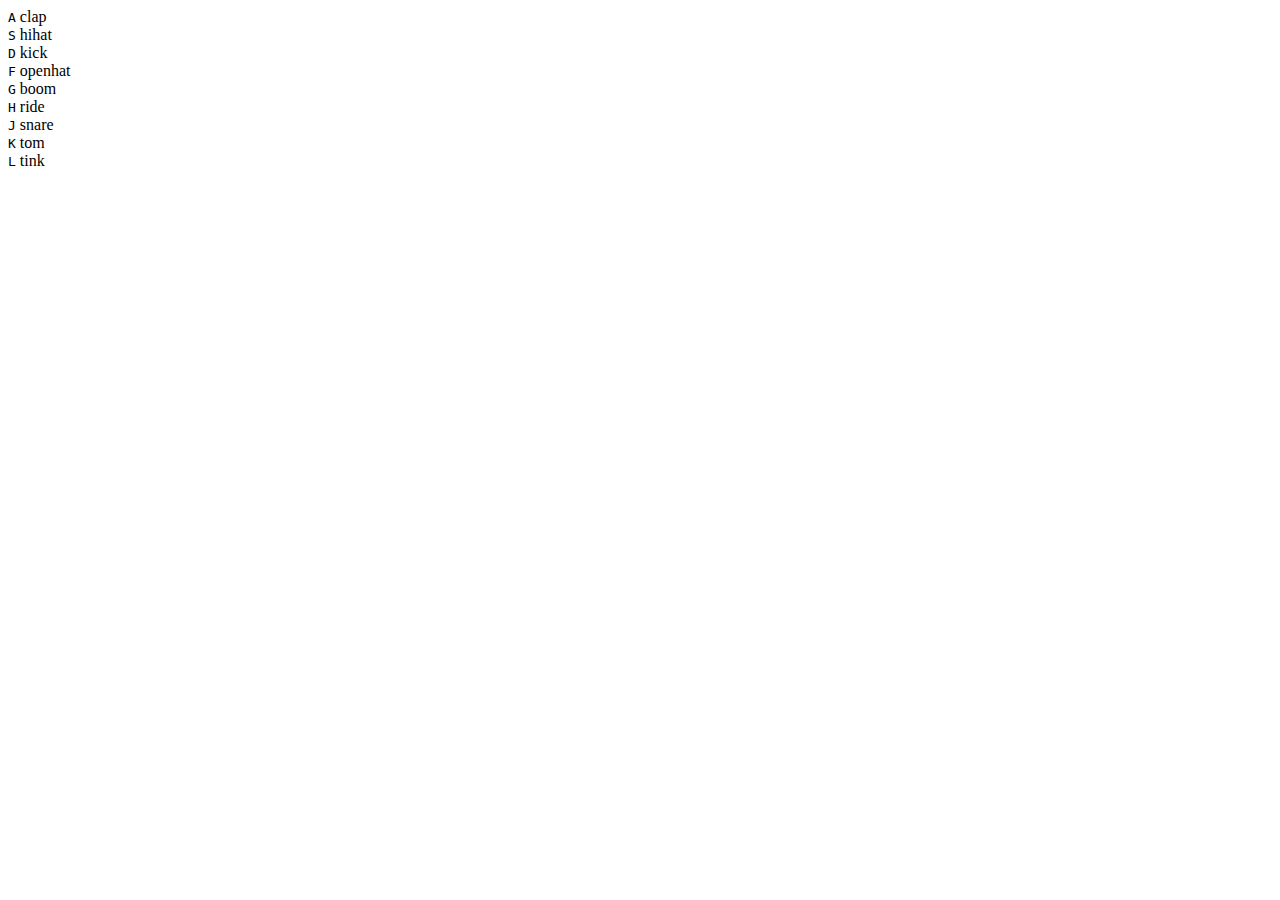
==== 01_DrumKit/index.html @ e27fe2df "drum kit initial commit" ====
<!DOCTYPE html>
<html lang="en">
<head>
  <meta charset="UTF-8">
  <title>JS Drum Kit</title>
  <link rel="stylesheet" href="style.css">
</head>
<body>


  <div class="keys">
    <div data-key="65" class="key">
      <kbd>A</kbd>
      <span class="sound">clap</span>
    </div>
    <div data-key="83" class="key">
      <kbd>S</kbd>
      <span class="sound">hihat</span>
    </div>
    <div data-key="68" class="key">
      <kbd>D</kbd>
      <span class="sound">kick</span>
    </div>
    <div data-key="70" class="key">
      <kbd>F</kbd>
      <span class="sound">openhat</span>
    </div>
    <div data-key="71" class="key">
      <kbd>G</kbd>
      <span class="sound">boom</span>
    </div>
    <div data-key="72" class="key">
      <kbd>H</kbd>
      <span class="sound">ride</span>
    </div>
    <div data-key="74" class="key">
      <kbd>J</kbd>
      <span class="sound">snare</span>
    </div>
    <div data-key="75" class="key">
      <kbd>K</kbd>
      <span class="sound">tom</span>
    </div>
    <div data-key="76" class="key">
      <kbd>L</kbd>
      <span class="sound">tink</span>
    </div>
  </div>

  <audio data-key="65" src="sounds/clap.wav"></audio>
  <audio data-key="83" src="sounds/hihat.wav"></audio>
  <audio data-key="68" src="sounds/kick.wav"></audio>
  <audio data-key="70" src="sounds/openhat.wav"></audio>
  <audio data-key="71" src="sounds/boom.wav"></audio>
  <audio data-key="72" src="sounds/ride.wav"></audio>
  <audio data-key="74" src="sounds/snare.wav"></audio>
  <audio data-key="75" src="sounds/tom.wav"></audio>
  <audio data-key="76" src="sounds/tink.wav"></audio>

<script>

</script>


</body>
</html>
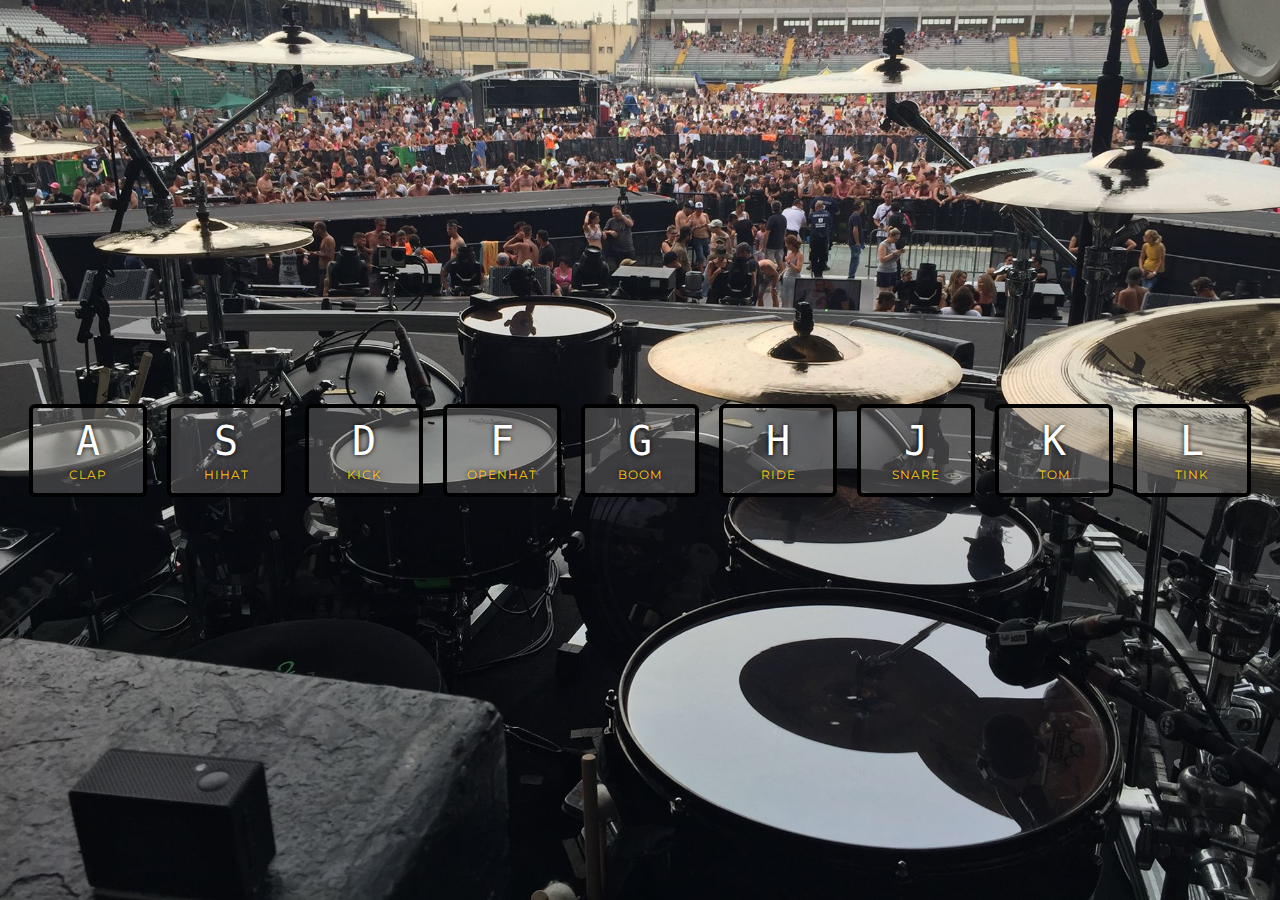
==== commit 4a070b22: "updated styles" ====
--- a/01_DrumKit/index.html
+++ b/01_DrumKit/index.html
@@ -3,7 +3,8 @@
 <head>
   <meta charset="UTF-8">
   <title>JS Drum Kit</title>
-  <link rel="stylesheet" href="style.css">
+  <link rel="stylesheet" href="styles.css">
+  
 </head>
 <body>
 
--- a/01_DrumKit/styles.css
+++ b/01_DrumKit/styles.css
@@ -0,0 +1,54 @@
+@import url('https://fonts.googleapis.com/css2?family=Montserrat:wght@400;600&display=swap');
+
+html {
+    font-size: 10px;
+    background: url('./background.jpg') bottom center;
+    background: url('./bg2.jpeg') bottom center;
+    background-size: cover;
+  }
+  
+  body,html {
+    margin: 0;
+    padding: 0;
+    font-family: 'Montserrat', sans-serif;
+  }
+  
+  .keys {
+    display: flex;
+    flex: 1;
+    min-height: 100vh;
+    align-items: center;
+    justify-content: center;
+  }
+  
+  .key {
+    border: .4rem solid black;
+    border-radius: .6rem;
+    margin: 1rem;
+    font-size: 1.5rem;
+    padding: 1rem .5rem;
+    transition: all .07s ease;
+    width: 10rem;
+    text-align: center;
+    color: white;
+    background: rgba(134, 133, 133, 0.4);
+    text-shadow: 0 0 .5rem black;
+  }
+  
+  .playing {
+    transform: scale(1.1);
+    border-color: #ffc600;
+    box-shadow: 0 0 1rem #ffc600;
+  }
+  
+  kbd {
+    display: block;
+    font-size: 4rem;
+  }
+  
+  .sound {
+    font-size: 1.2rem;
+    text-transform: uppercase;
+    letter-spacing: .1rem;
+    color: #fecb11;
+  }